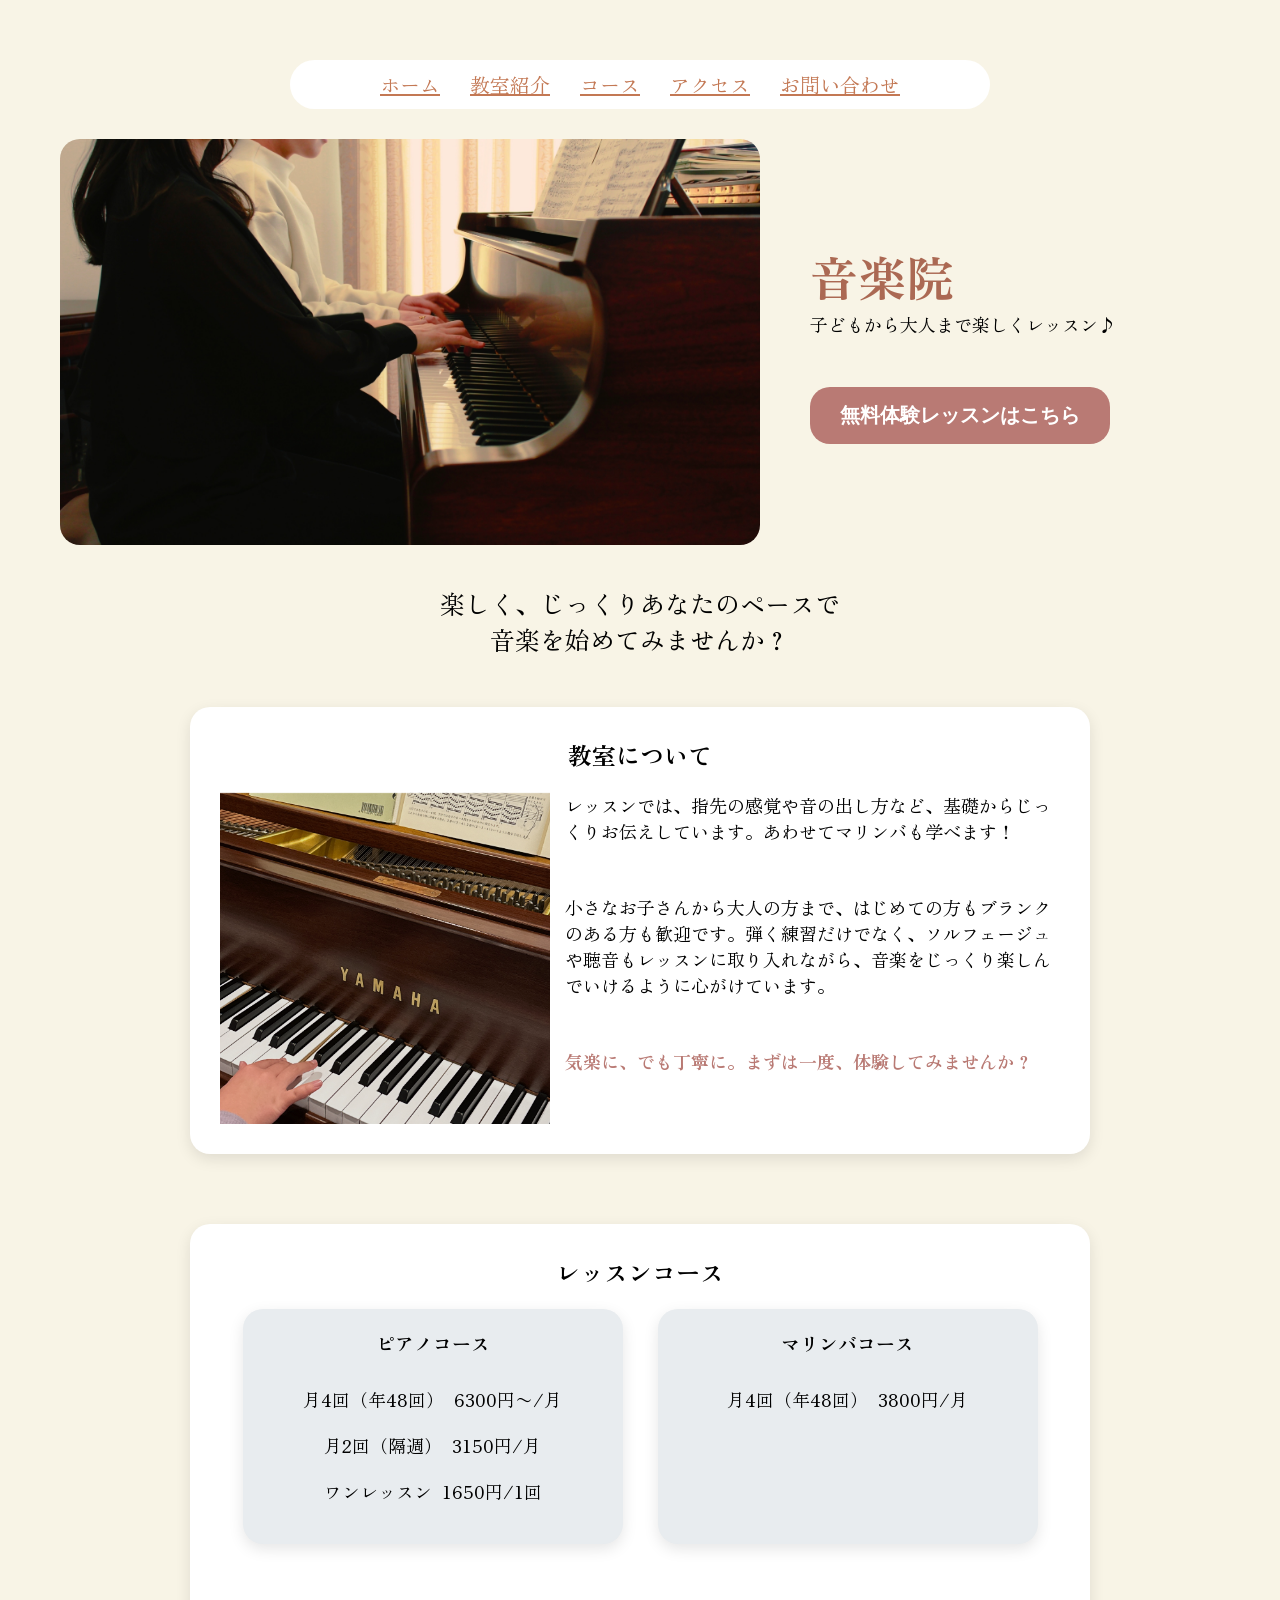
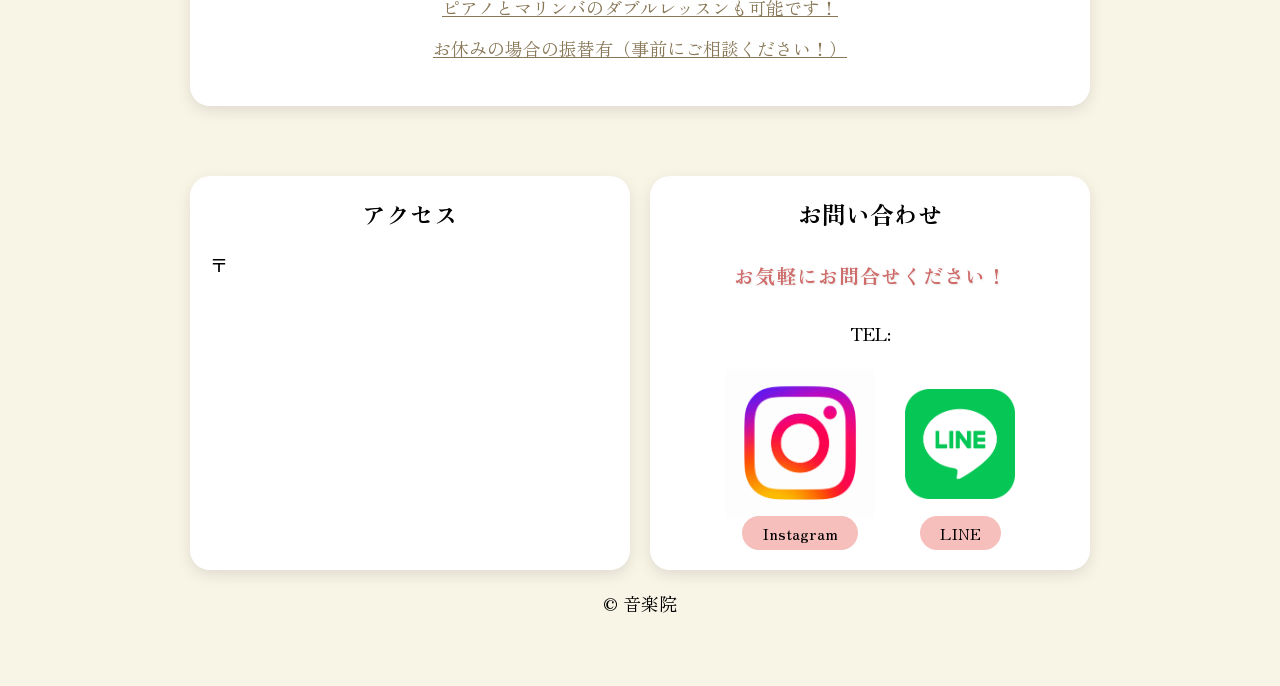
==== index.html @ c39029df "サイト公開用" ====
<!DOCTYPE html>
<html lang="ja">
<head>
    <meta charset="UTF-8">
    <title>音楽院</title>
<link rel="preconnect" href="https://fonts.googleapis.com">
<link rel="preconnect" href="https://fonts.gstatic.com" crossorigin>
<link href="https://fonts.googleapis.com/css2?family=Shippori+Mincho&family=Zen+Antique+Soft&family=Zen+Kurenaido&family=Zen+Old+Mincho&display=swap" rel="stylesheet">
    <link rel="stylesheet" href="style.css">
</head>

<body>
    <header id="home">
        <div class="container">
            <nav>
                <ul>
                    <li><a href="#home">ホーム</a></li>
                    <li><a href="#about">教室紹介</a></li>
                    <li><a href="#course">コース</a></li>
                    <li><a href="#access">アクセス</a></li>
                    <li><a href="#contact">お問い合わせ</a></li>
                </ul>
            </nav>
        <div class="hero">

        <img src="images/piano.jpg" alt="ピアノの画像">
        
            <div class="hero-text">
                <h1>      音楽院</h1>
                <p>子どもから大人まで楽しくレッスン♪</p>
    
            <button class="btn">無料体験レッスンはこちら</button>
            </div>
        </div>
        </div>
    </header>
    <main>
        <p class="catch-copy">楽しく、じっくりあなたのペースで<br>音楽を始めてみませんか？</p>
        <section id="about">
            <h2>教室について</h2>
            <div class="about-content">

                <div class="about-image">
                    <img src="images/piano-lesson.png" alt="生徒との写真">
                </div>
                <div class="about-text">

                    <p>
                        レッスンでは、指先の感覚や音の出し方など、基礎からじっくりお伝えしています。あわせてマリンバも学べます！
                    </p>
                    <p>
                        小さなお子さんから大人の方まで、はじめての方もブランクのある方も歓迎です。弾く練習だけでなく、ソルフェージュや聴音もレッスンに取り入れながら、音楽をじっくり楽しんでいけるように心がけています。
                    </p>
                    <p class="about-last">
                        気楽に、でも丁寧に。まずは一度、体験してみませんか？
                    </p>
                
                </div>
            </div>
            
        </section>

        <section id="course">
            <h2>レッスンコース</h2>
            <div class="course-list">
                <div class="course-item">
                <h3>ピアノコース</h3>
                    <div class="lesson-price">
                        <p>月4回（年48回）</p>
                        <p>6300円〜/月</p>
                    </div>
                    <div class="lesson-price">
                        <p>月2回（隔週）</p>
                        <p>3150円/月</p>
                    </div>
                    <div class="lesson-price">
                        <p>ワンレッスン</p>
                        <p>1650円/1回</p>
                    </div>
                </div>
                <div class="course-item">
                <h3>マリンバコース</h3>
                    <div class="lesson-price">
                        <p>月4回（年48回）</p>
                        <p>3800円/月</p>
                    </div>
                </div>
            </div>
            <div class="lesson-note">
                <p>ピアノとマリンバのダブルレッスンも可能です！</p>
                <p>お休みの場合の振替有（事前にご相談ください！）</p>
            </div>
        </section>

        <div class="info-sections">
        <section id="access">
            <h2>アクセス</h2>
            <p>〒<br></p>
            <iframe class="access-map" src="https://www.google.com/maps/embed?pb=!1m18!1m12!1m3!1d3288.31469783297!2d133.37100287642204!3d34.49490529422608!2m3!1f0!2f0!3f0!3m2!1i1024!2i768!4f13.1!3m3!1m2!1s0x35511123ce5eb9a1%3A0x42c6630077a07f50!2z44CSNzIwLTAwMzEg5bqD5bO255yM56aP5bGx5biC5LiJ5ZCJ55S677yR5LiB55uu77yV4oiS77yR77yX!5e0!3m2!1sja!2sjp!4v1786502243504!5m2!1sja!2sjp" width="600" height="450" style="border:0;" allowfullscreen="" loading="lazy" referrerpolicy="strict-origin-when-cross-origin"></iframe>
        </section>

        <section id="contact">
            <h2>お問い合わせ</h2>
            <p class="contact-message">お気軽にお問合せください！</p>
            <p class="phone">TEL:<a href="tel:"></a></p>
            <div class="sns-links">

                <div class="sns-item">
                    <p><a href="https://www.instagram.com/piano.hr/"><img class="insta-icon" src="images/insta.png"></a></p>
                    <span>Instagram</span>
                </div>
            
                <div class="sns-item">
                    <p><a href=""><img class="LINE-icon" src="images/LINE.png"></a></p>
                    <span>LINE</span>
                </div>

            </div>
        </section>
        </div>
    </main>
    <footer>
       <p>©  音楽院</p>
    </footer>
</body>
</html>
<!-- テスト -->
---- style.css ----
/*  --共通-- */

* {
    margin:  0;
    padding: 0;
    box-sizing: border-box;
}

body {
    background-color: #f8f4e6;
    text-align: center;
    font-family: 'Zen Old Mincho', serif;
}

h1 {
    color: #ab6953;
    font-size: 48px;

}

p {
    font-size: 18px;
    margin-bottom: 50px;
}


.btn {
    display: inline-block;
    background-color: #b97a74;
    color: white;
    text-decoration: none;
    padding: 15px 30px;
    border-radius: 20px;
    transition: 0.3s;
    font-size: 20px;
    font-weight: 700;
    border: none;
}

.btn:hover {
    opacity: 0.8;
}

section {
    background-color: white;
    width: 900px;
    margin: 70px auto;
    padding: 30px;
    border-radius: 20px;
    box-shadow: 0 5px 15px rgba(0,0,0,0.1);
}

/*--ヘッダー--*/
header {
     
}

.container {
    max-width: 1200px;
    margin: 0 auto;
    padding: 60px 20px 40px;
}

/*--フッター--*/
footer {
    text-align: center;
    padding: 20px;
}

nav ul {
    display: flex;
    list-style: none;
    gap: 30px;
    justify-content: center;
    padding: 0;
}

header img {
    width: 100%;
    max-width: 700px;
    border-radius: 20px;
}

.hero {
    display: flex;
    align-items: center;
    gap: 50px;
}

nav a {
    color: #c37854;
    font-size: 20px;
    font-weight: 400;
}

nav {
    background-color: white;
    border-radius: 25px;
    padding: 10px 20px;
    width: 700px;
    margin: 0 auto 30px;
}

.about-content {
    display: flex;
    gap: 15px;
    align-items: stretch;
}

.about-image {
    width: 40%;
}

.about-image img {
    width: 100%;
    height: 100%;
    object-fit: cover;
}

.about-last {
    font-weight: 700;
    color: #b97a74;
}

.about-text {
    width: 60%;
    text-align: left;
}

.hero-text {
    text-align: left;
}

#about {
    margin-top: 10px;
} 

h2 {
    margin-bottom: 20px;
}

.info-sections {
    display: flex;
    gap: 20px;
    width: 900px;
    margin: 30px auto 0;
}

.info-sections section {
    width: 50%;
    padding: 20px;
    margin: 0;
}

.lesson-price {
    display: flex;
    gap: 10px;
    justify-content: center;
    margin: 10px 0px;
}

.lesson-price p {
    margin-bottom: 10px;
}

h3 {
    margin-bottom: 30px;
}

.lesson-note {
    margin-top: 50px;
}

.lesson-note p {
    margin-bottom: 15px;
    text-decoration: underline;
    color: #897858;
}

.access-map {
    width: 100%;
    height: 200px;
}

.info-sections section p {
    text-align: left;
}

#contact p {
    text-align: center;
    margin-top: 30px;
}

.sns-links {
    display: flex;
    justify-content: center;
    gap: 30px;
    align-items: center;
}

.sns-item {
display: flex;
align-items: center;
flex-direction: column;
}

.sns-item p {
    height: 120px;
    display: flex;
    align-items: center;
    justify-content: center;
    margin: 0;
}

.insta-icon {
    width: 150px;
    height: auto;
}

.LINE-icon {
    width: 110px;
    height: auto;
}

.sns-links span{
    background-color: #f6bfbc;
    padding: 5px 20px;
    border-radius: 20px;
    margin-top: 10px;
}

.course-list {
    display: flex;
    justify-content: center;
    gap: 35px;
    margin-bottom: 30px;
}

.course-item {
    background-color: #e8ecef;
    padding: 20px;
    border-radius: 20px;
    box-shadow: 0 5px 15px rgba(0,0,0,0.1);
    width: 380px;
    flex-shrink: 0;
}

.catch-copy {
    font-size: 25px;
}

.phone {
    margin: 10px 0;
}

.contact-message {
    margin-bottom: 10px;
    color: #cf6c6a;
    font-weight: 700;
    letter-spacing: 1px;
    font-size: 20px;
    text-shadow: 1px 1px 2px rgba(0,0,0,0.1);
}
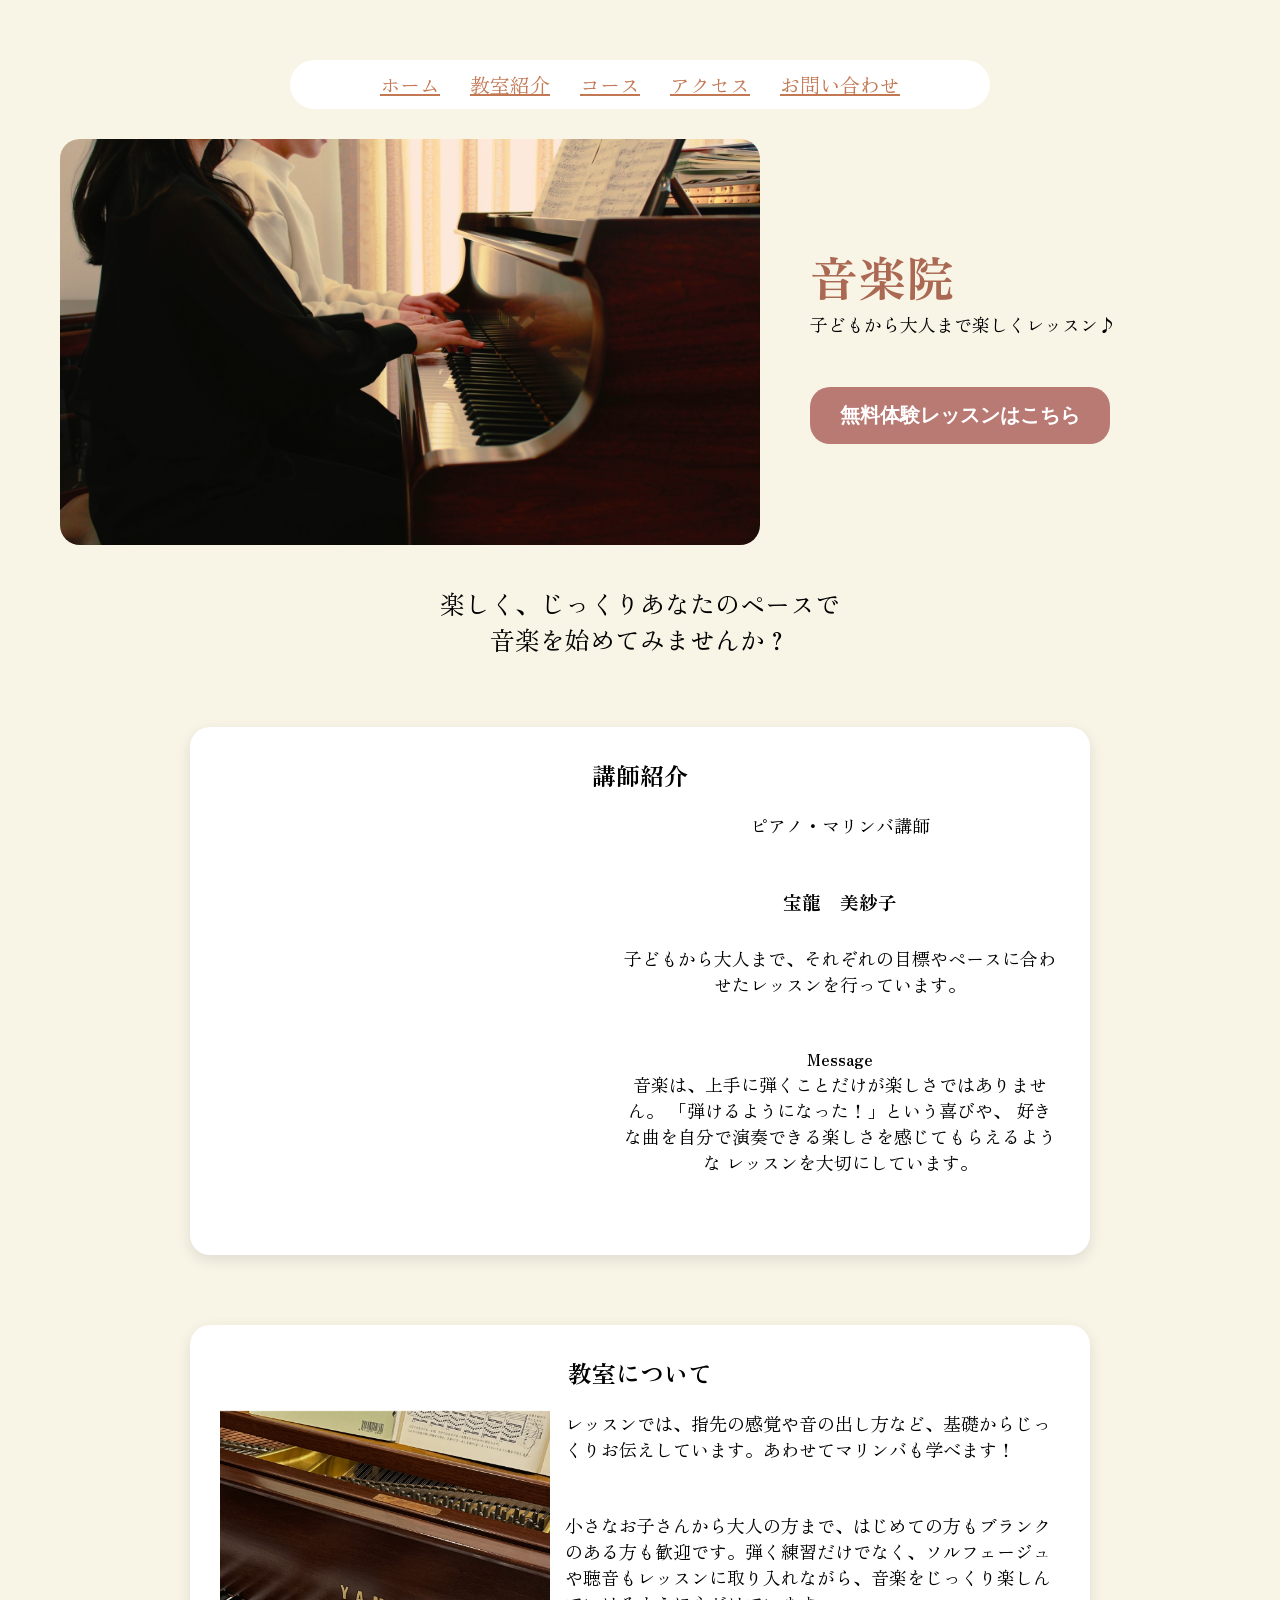
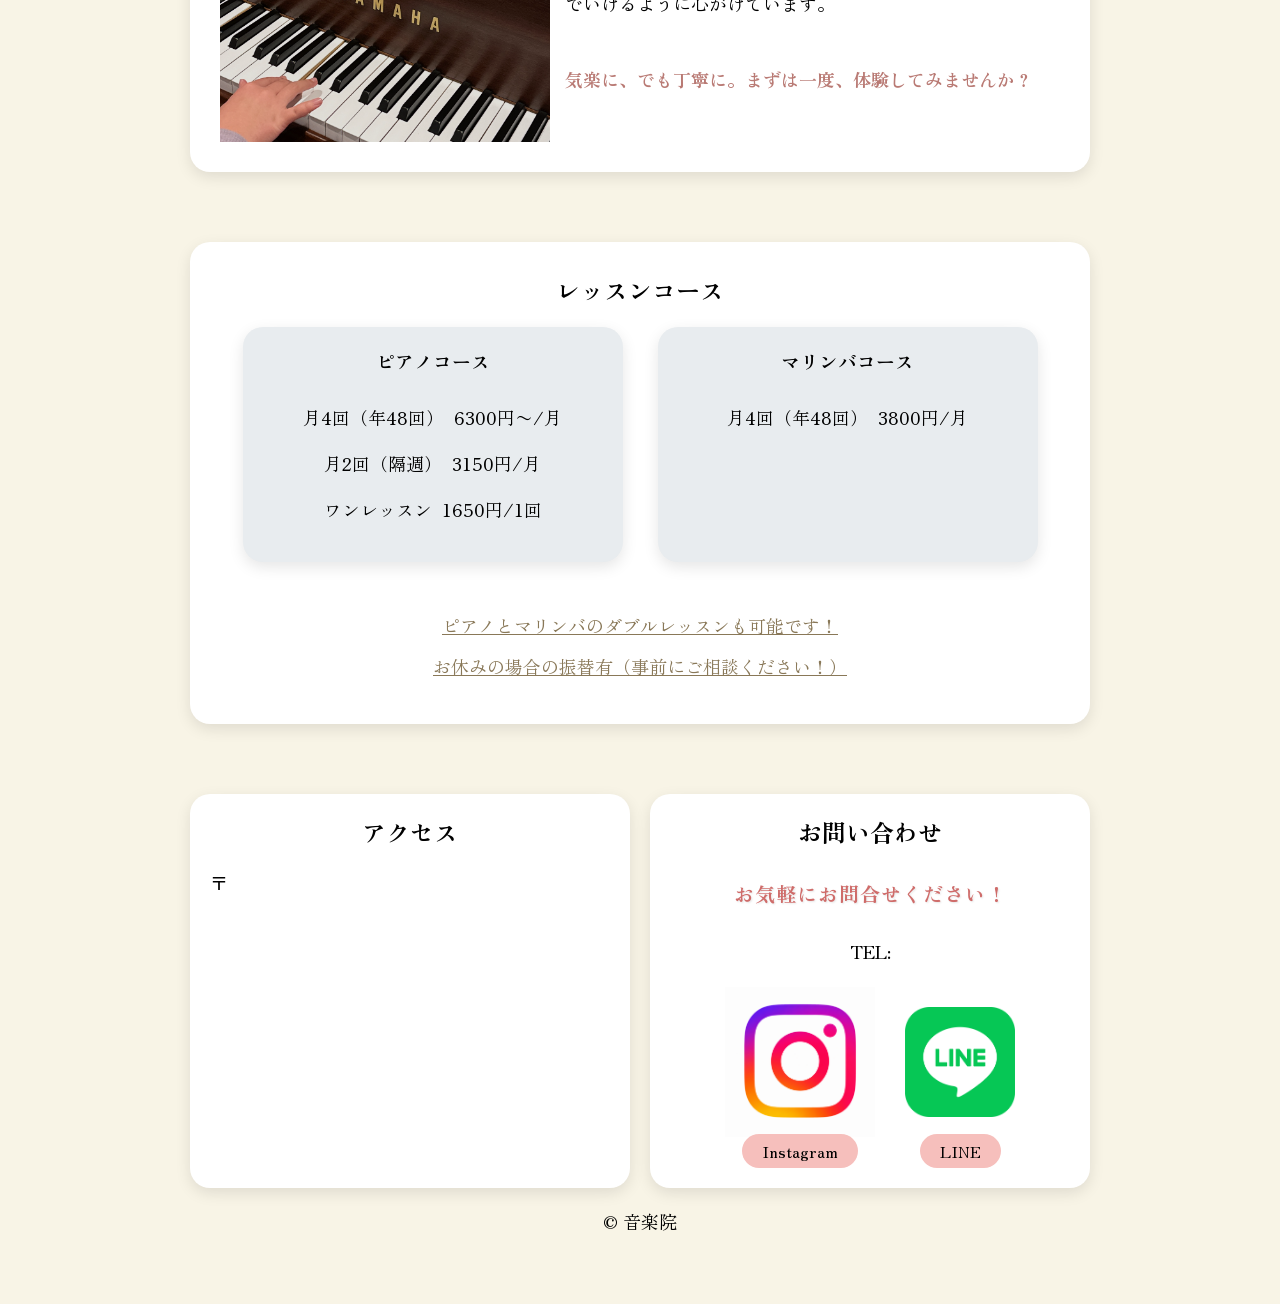
==== commit 0a57cb0f: "スマホ対応" ====
--- a/index.html
+++ b/index.html
@@ -2,6 +2,7 @@
 <html lang="ja">
 <head>
     <meta charset="UTF-8">
+    <meta name="viewport" content="width=device-width, initial-scale=1.0">
     <title>音楽院</title>
 <link rel="preconnect" href="https://fonts.googleapis.com">
 <link rel="preconnect" href="https://fonts.gstatic.com" crossorigin>
@@ -36,6 +37,26 @@
     </header>
     <main>
         <p class="catch-copy">楽しく、じっくりあなたのペースで<br>音楽を始めてみませんか？</p>
+        <section id="teacher">
+            <h2>講師紹介</h2>
+            <div class="teacher-card">
+                <div class="teacher-image">
+
+                </div>
+                <div class="teacher-text">
+                    <p>ピアノ・マリンバ講師</p>
+                    <h3>宝龍　美紗子</h3>
+                    <p>子どもから大人まで、それぞれの目標やペースに合わせたレッスンを行っています。</p>
+                    <h4>Message</h4>
+                    <p>音楽は、上手に弾くことだけが楽しさではありません。
+                        「弾けるようになった！」という喜びや、
+                        好きな曲を自分で演奏できる楽しさを感じてもらえるような
+                        レッスンを大切にしています。</p>
+
+                </div>
+            
+            </div>
+        </section>
         <section id="about">
             <h2>教室について</h2>
             <div class="about-content">
--- a/style.css
+++ b/style.css
@@ -99,6 +99,24 @@
     padding: 10px 20px;
     width: 700px;
     margin: 0 auto 30px;
+}
+
+.teacher-card {
+    display: flex;
+    gap: 40px;
+}
+
+.teacher-image {
+    width: 45%;
+}
+
+.teacher-image img {
+    width: 100%;
+    border-radius: 20px;
+}
+
+.teacher-text {
+    width: 55%;
 }
 
 .about-content {
@@ -260,4 +278,87 @@
     letter-spacing: 1px;
     font-size: 20px;
     text-shadow: 1px 1px 2px rgba(0,0,0,0.1);
+}
+
+.trial-title {
+    font-size: 40px;
+    margin: 20px 0px;
+}
+
+select {
+    padding: 15px;
+    font-size: 16px;
+    border-radius: 5px;
+    border: 1px solid #ccc;
+    margin-bottom: 20px;
+}
+
+#time {
+    width: 100px;
+}
+
+#day {
+    margin-right: 20px;
+}
+
+label {
+    font-size: 18px;
+    margin-right: 10px;
+}
+
+.trial-card{
+    background-color: white;
+    border-radius: 25px;
+    padding: 10px 20px 50px;
+    width: 700px;
+    margin: 0 auto 30px;
+    margin-top: 30px;
+}
+
+.trial-btn {
+    margin: 30px auto 0;
+    display: block;
+    background-color: #b97a74;
+    color: white;
+    text-decoration: none;
+    padding: 15px 20px;
+    border-radius: 20px;
+    transition: 0.3s;
+    font-size: 15px;
+    font-weight: 700;
+    border: none;
+}
+
+.trial-btn:hover {
+    opacity: 0.8;
+}
+
+.result-card {
+    background-color: white;
+    border-radius: 25px;
+    padding: 0 20px;
+    width: 700px;
+    height: 250px;
+    margin: 0 auto 30px;
+    margin-top: 30px;
+    text-align: center;
+    display: none;
+    align-items: center;
+    justify-content: center;
+}
+
+#result {
+    margin: 0;
+}
+
+@media (max-width: 768px){
+    section {
+        width: 90%;
+    }
+
+    .hero {
+        flex-direction: column;
+        background-color: pink;
+    }
+    
 }
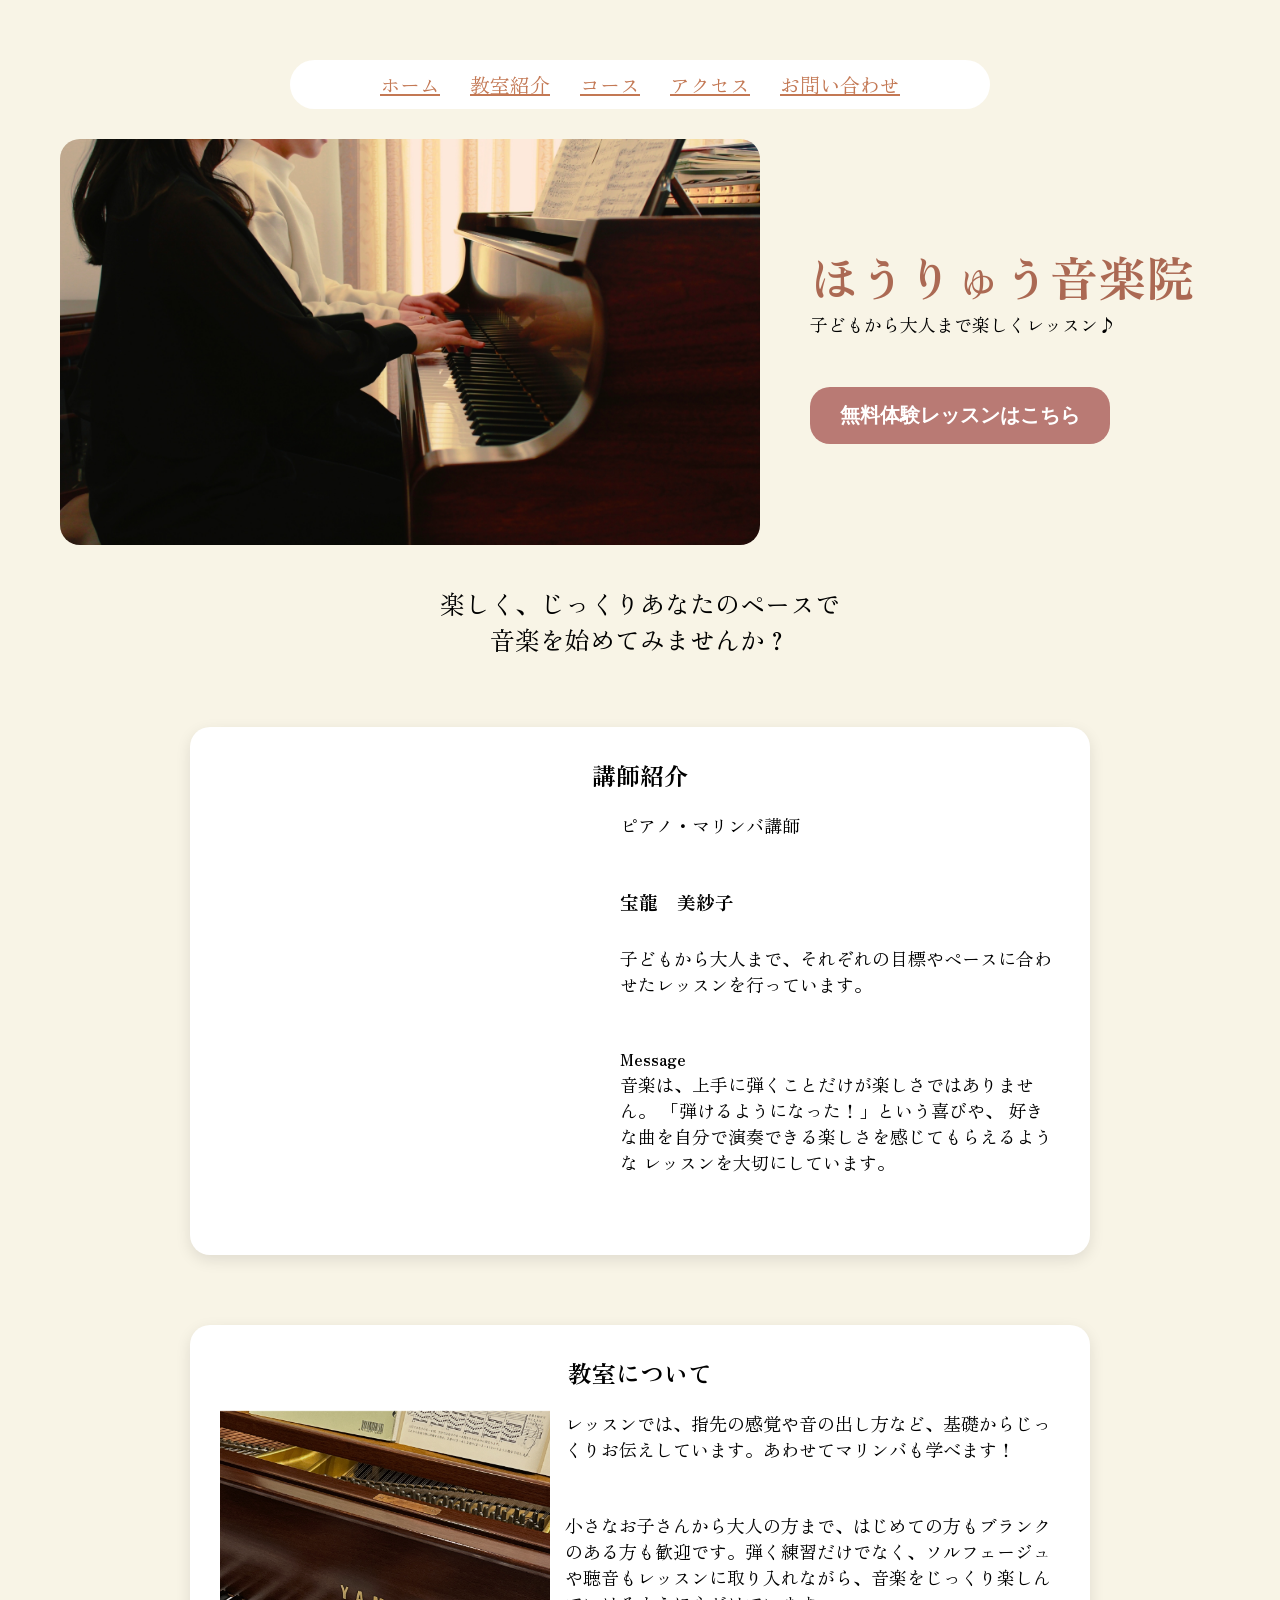
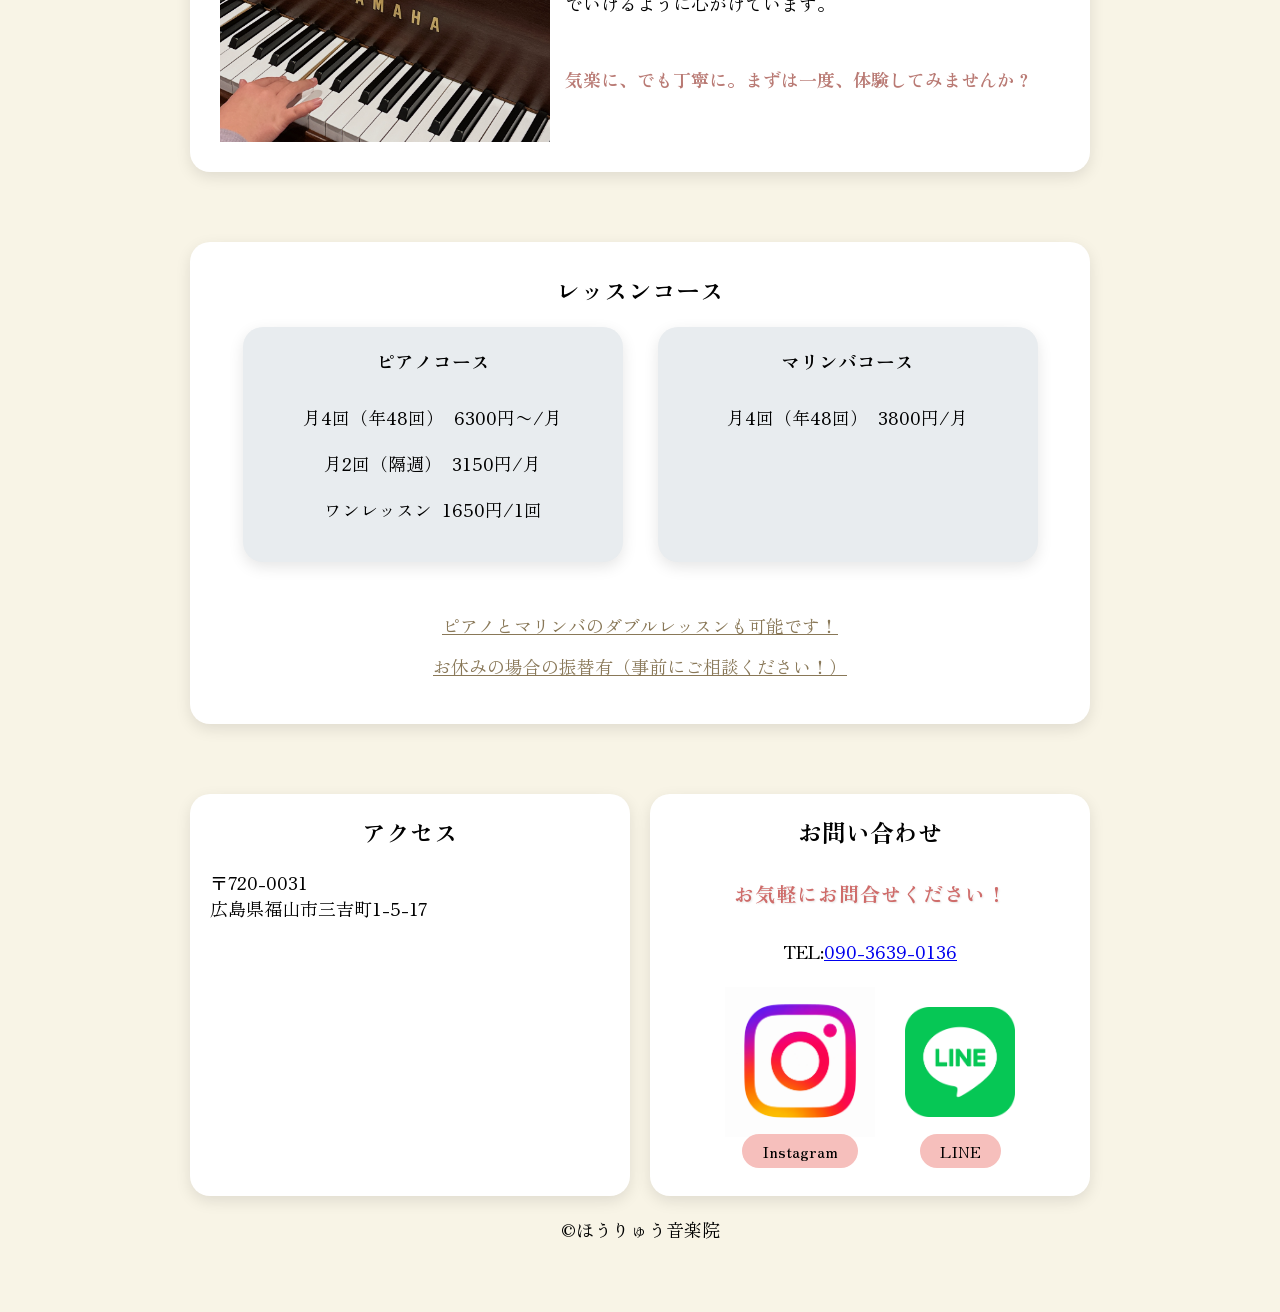
==== commit a5babc61: "Update index.html" ====
--- a/index.html
+++ b/index.html
@@ -27,7 +27,7 @@
         <img src="images/piano.jpg" alt="ピアノの画像">
         
             <div class="hero-text">
-                <h1>      音楽院</h1>
+                <h1>ほうりゅう音楽院</h1>
                 <p>子どもから大人まで楽しくレッスン♪</p>
     
             <button class="btn">無料体験レッスンはこちら</button>
@@ -116,14 +116,14 @@
         <div class="info-sections">
         <section id="access">
             <h2>アクセス</h2>
-            <p>〒<br></p>
+            <p>〒720-0031<br>広島県福山市三吉町1-5-17</p>
             <iframe class="access-map" src="https://www.google.com/maps/embed?pb=!1m18!1m12!1m3!1d3288.31469783297!2d133.37100287642204!3d34.49490529422608!2m3!1f0!2f0!3f0!3m2!1i1024!2i768!4f13.1!3m3!1m2!1s0x35511123ce5eb9a1%3A0x42c6630077a07f50!2z44CSNzIwLTAwMzEg5bqD5bO255yM56aP5bGx5biC5LiJ5ZCJ55S677yR5LiB55uu77yV4oiS77yR77yX!5e0!3m2!1sja!2sjp!4v1786502243504!5m2!1sja!2sjp" width="600" height="450" style="border:0;" allowfullscreen="" loading="lazy" referrerpolicy="strict-origin-when-cross-origin"></iframe>
         </section>
 
         <section id="contact">
             <h2>お問い合わせ</h2>
             <p class="contact-message">お気軽にお問合せください！</p>
-            <p class="phone">TEL:<a href="tel:"></a></p>
+            <p class="phone">TEL:<a href="tel:">090-3639-0136</a></p>
             <div class="sns-links">
 
                 <div class="sns-item">
@@ -132,7 +132,7 @@
                 </div>
             
                 <div class="sns-item">
-                    <p><a href=""><img class="LINE-icon" src="images/LINE.png"></a></p>
+                    <p><a href="https://lin.ee/VGEbyNl"><img class="LINE-icon" src="images/LINE.png"></a></p>
                     <span>LINE</span>
                 </div>
 
@@ -141,8 +141,8 @@
         </div>
     </main>
     <footer>
-       <p>©  音楽院</p>
+       <p>©ほうりゅう音楽院</p>
     </footer>
 </body>
 </html>
-<!-- テスト -->+<!-- テスト -->
--- a/style.css
+++ b/style.css
@@ -117,6 +117,7 @@
 
 .teacher-text {
     width: 55%;
+    text-align: left;
 }
 
 .about-content {
@@ -351,6 +352,11 @@
     margin: 0;
 }
 
+.sp-only {
+    display: none;
+
+}
+
 @media (max-width: 768px){
     section {
         width: 90%;
@@ -358,7 +364,85 @@
 
     .hero {
         flex-direction: column;
-        background-color: pink;
+        gap: 20px;
     }
     
+    nav {
+        width: 100%;
+    }
+
+    nav ul {
+        gap: 15px;
+    }
+    nav a {
+        font-size: 10px;
+    }
+
+    .hero-text h1 {
+        font-size: 30px;
+    }
+
+    .hero-text {
+        text-align: center;
+    }
+
+    .catch-copy {
+        font-size: 18px;
+    }
+
+    .course-item {
+        width: 100%;
+    }
+
+    .course-list {
+        flex-direction: column;
+        gap: 20px;
+    }
+
+    .lesson-price {
+        flex-direction: column;
+        gap: 3px;
+        margin: 15px;
+    }
+
+    .lesson-price p {
+        margin-bottom: 5px;
+    }
+
+    .info-sections {
+        flex-direction: column;
+        width: 90%;
+    }
+
+    .sns-links {
+        flex-direction: column;
+        gap: 10px;
+    }
+
+    .info-sections section {
+        width: 100%;
+    }
+
+    .about-content {
+        flex-direction: column;
+    }
+
+    .about-image,
+    .about-text {
+        width: 100%;
+    }
+
+    .sp-only {
+        display: block;
+    }
+
+    .teacher-card {
+        flex-direction: column;
+    }
+
+    .teacher-image,
+    .teacher-text {
+        width: 100%;
+    }
+
 }
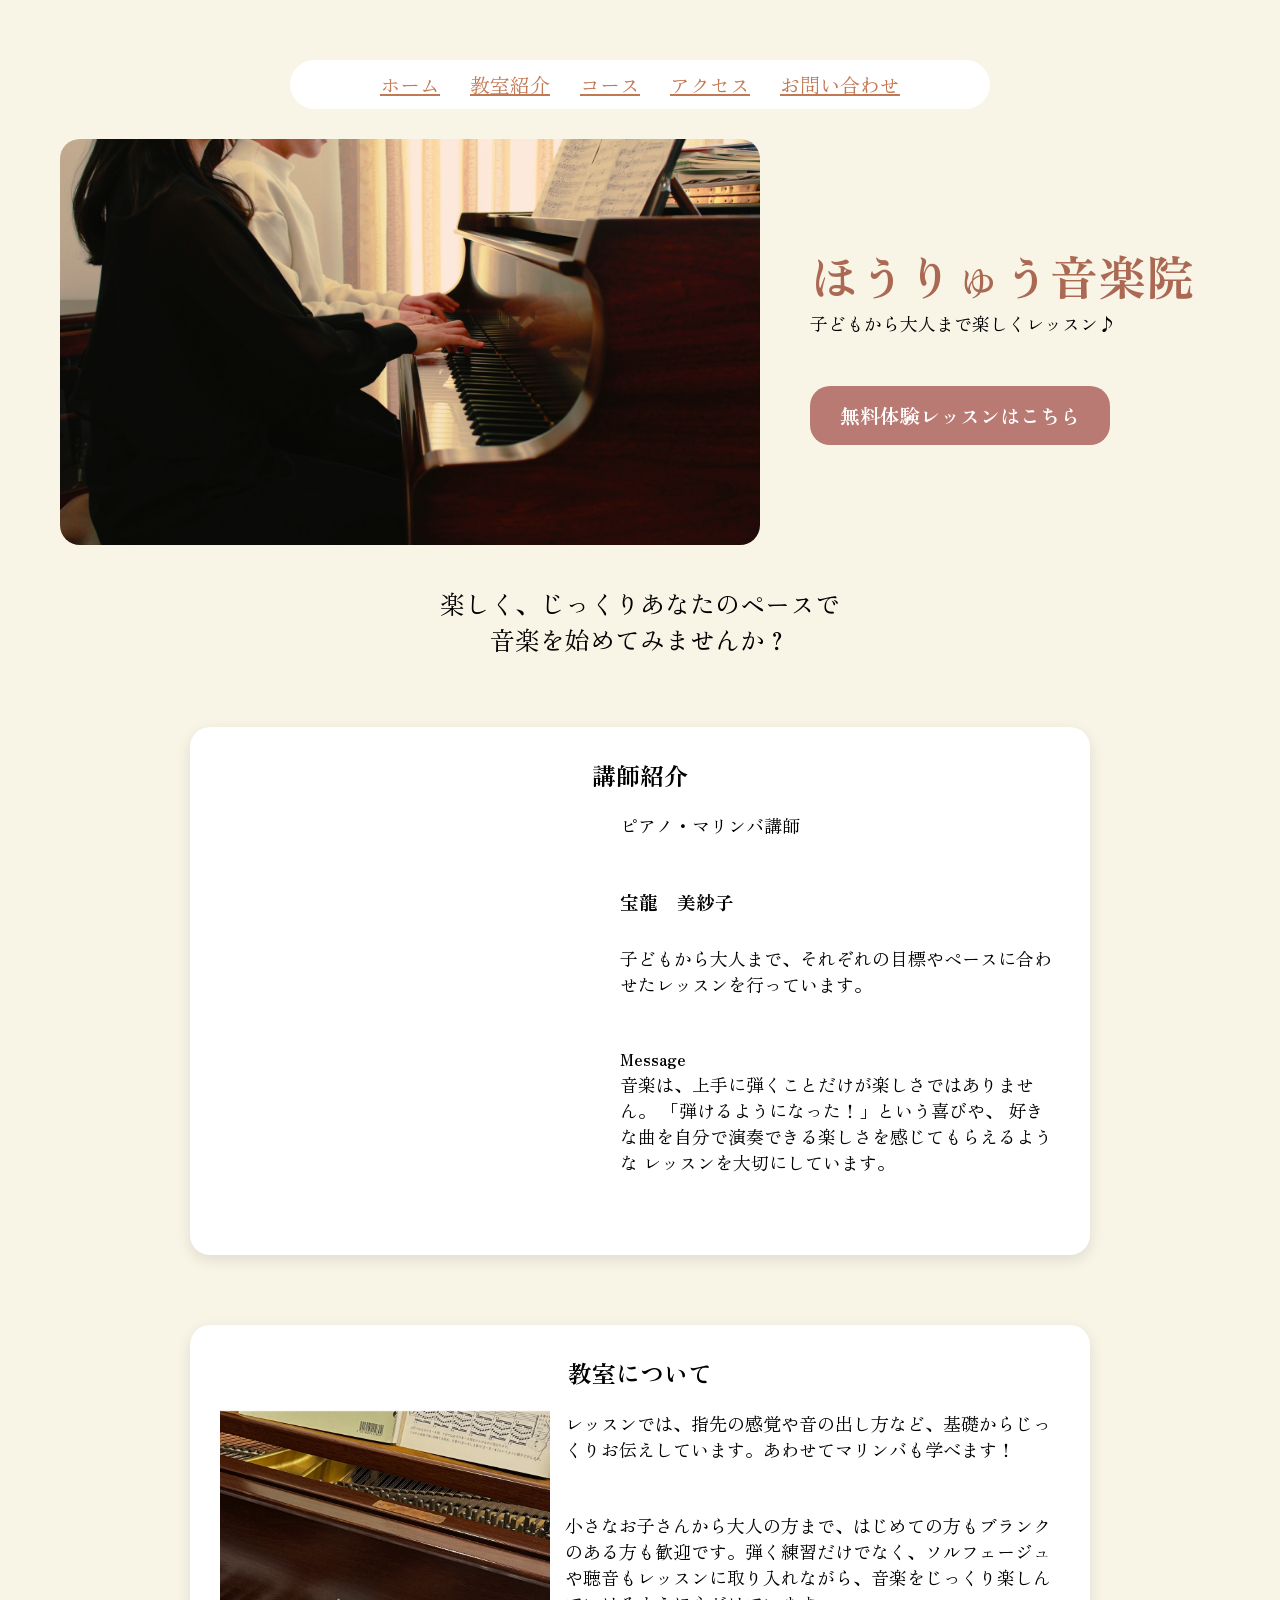
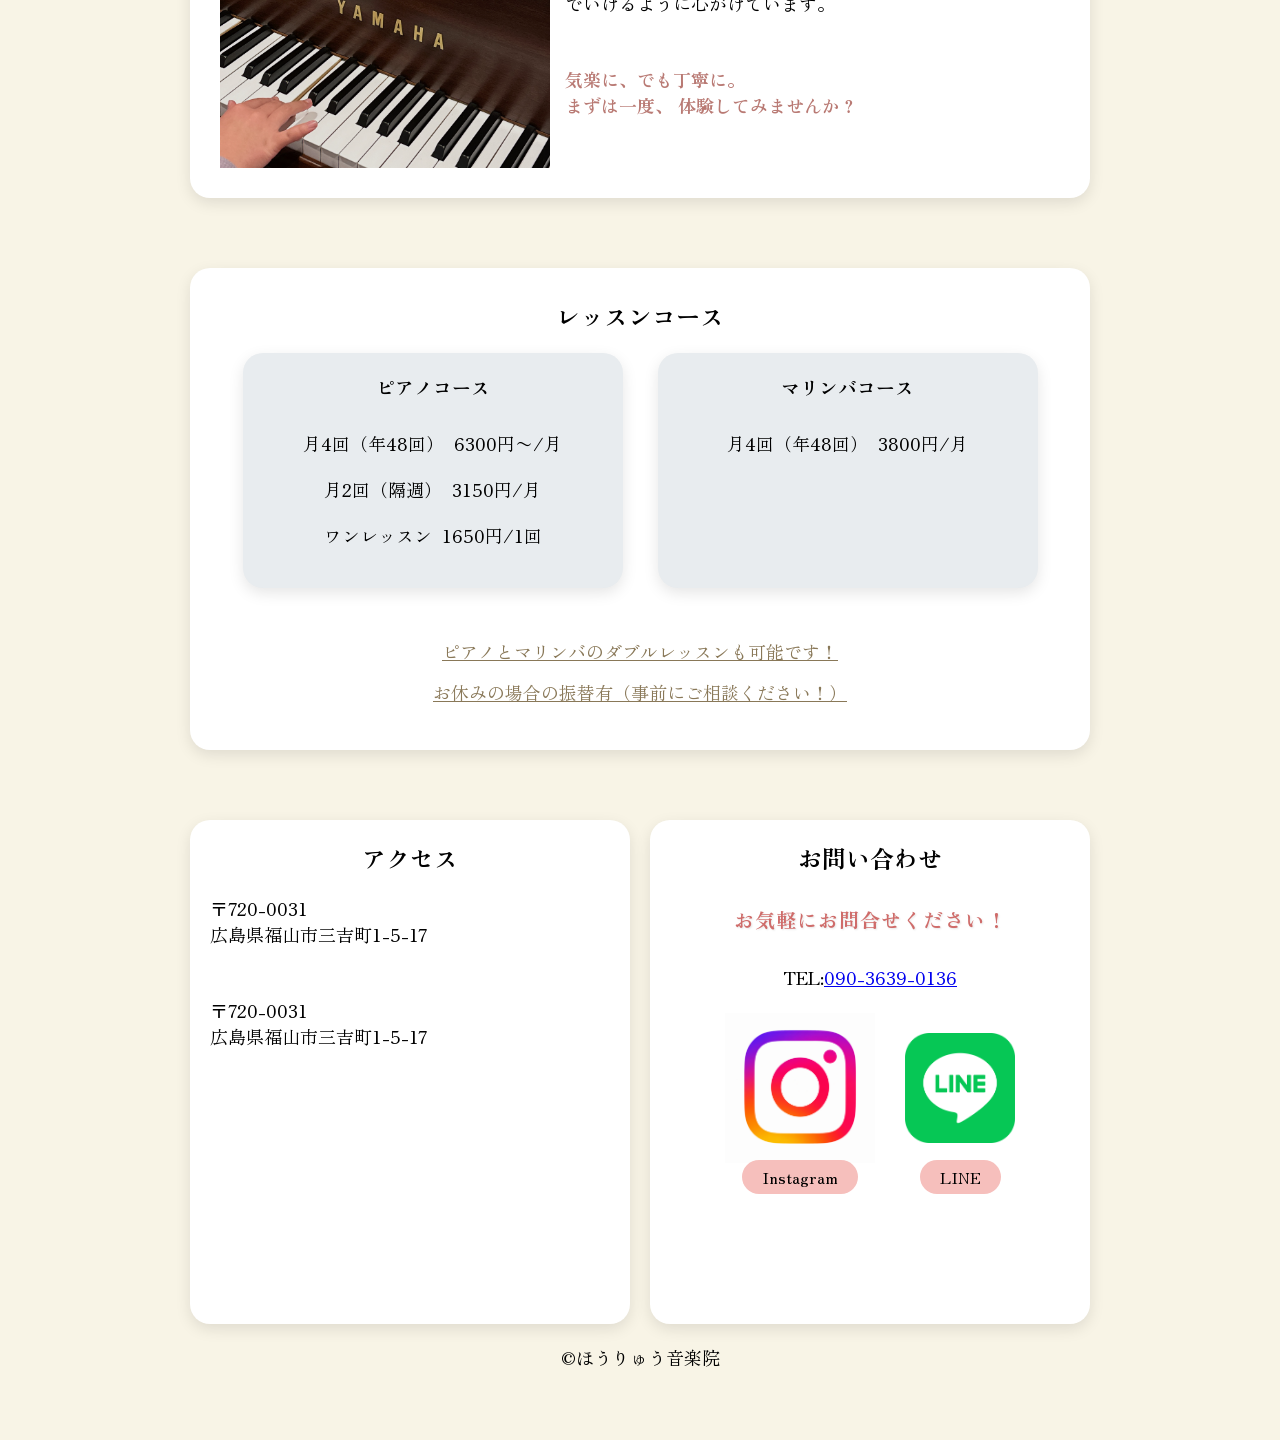
==== commit 043e2ddc: "体験レッスンリンク修正" ====
--- a/index.html
+++ b/index.html
@@ -3,7 +3,7 @@
 <head>
     <meta charset="UTF-8">
     <meta name="viewport" content="width=device-width, initial-scale=1.0">
-    <title>音楽院</title>
+    <title>ほうりゅう音楽院</title>
 <link rel="preconnect" href="https://fonts.googleapis.com">
 <link rel="preconnect" href="https://fonts.gstatic.com" crossorigin>
 <link href="https://fonts.googleapis.com/css2?family=Shippori+Mincho&family=Zen+Antique+Soft&family=Zen+Kurenaido&family=Zen+Old+Mincho&display=swap" rel="stylesheet">
@@ -30,7 +30,7 @@
                 <h1>ほうりゅう音楽院</h1>
                 <p>子どもから大人まで楽しくレッスン♪</p>
     
-            <button class="btn">無料体験レッスンはこちら</button>
+            <a href="trial.html" class="btn">無料体験レッスンはこちら</a>
             </div>
         </div>
         </div>
@@ -73,7 +73,9 @@
                         小さなお子さんから大人の方まで、はじめての方もブランクのある方も歓迎です。弾く練習だけでなく、ソルフェージュや聴音もレッスンに取り入れながら、音楽をじっくり楽しんでいけるように心がけています。
                     </p>
                     <p class="about-last">
-                        気楽に、でも丁寧に。まずは一度、体験してみませんか？
+                        気楽に、でも丁寧に。<br>
+                        まずは一度、<br class="sp-only">
+                        体験してみませんか？
                     </p>
                 
                 </div>
@@ -117,13 +119,14 @@
         <section id="access">
             <h2>アクセス</h2>
             <p>〒720-0031<br>広島県福山市三吉町1-5-17</p>
+            <p>〒720-0031<br>広島県福山市三吉町1-5-17</p>
             <iframe class="access-map" src="https://www.google.com/maps/embed?pb=!1m18!1m12!1m3!1d3288.31469783297!2d133.37100287642204!3d34.49490529422608!2m3!1f0!2f0!3f0!3m2!1i1024!2i768!4f13.1!3m3!1m2!1s0x35511123ce5eb9a1%3A0x42c6630077a07f50!2z44CSNzIwLTAwMzEg5bqD5bO255yM56aP5bGx5biC5LiJ5ZCJ55S677yR5LiB55uu77yV4oiS77yR77yX!5e0!3m2!1sja!2sjp!4v1786502243504!5m2!1sja!2sjp" width="600" height="450" style="border:0;" allowfullscreen="" loading="lazy" referrerpolicy="strict-origin-when-cross-origin"></iframe>
         </section>
 
         <section id="contact">
             <h2>お問い合わせ</h2>
             <p class="contact-message">お気軽にお問合せください！</p>
-            <p class="phone">TEL:<a href="tel:">090-3639-0136</a></p>
+            <p class="phone">TEL:<a href="#" id="phone-link">090-3639-0136</a></p>
             <div class="sns-links">
 
                 <div class="sns-item">
@@ -132,7 +135,7 @@
                 </div>
             
                 <div class="sns-item">
-                    <p><a href="https://lin.ee/VGEbyNl"><img class="LINE-icon" src="images/LINE.png"></a></p>
+                    <p><a href="https://lin.ee/tRMr505"><img class="LINE-icon" src="images/LINE.png"></a></p>
                     <span>LINE</span>
                 </div>
 
@@ -143,6 +146,7 @@
     <footer>
        <p>©ほうりゅう音楽院</p>
     </footer>
+    <script src="phone.js"></script>
 </body>
 </html>
 <!-- テスト -->
